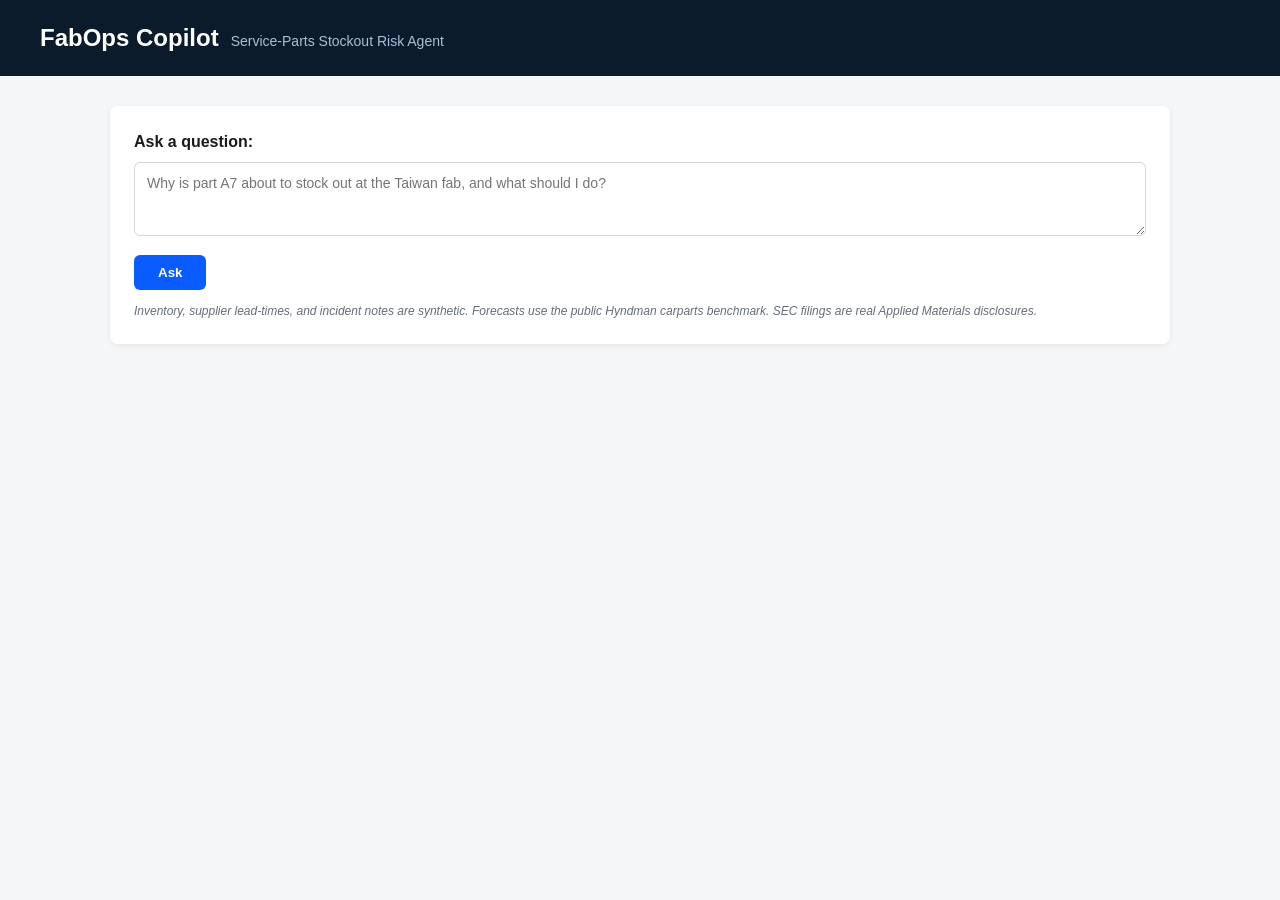
==== frontend/index.html @ 60a470e4 "feat(frontend): add vanilla dashboard with audit-trail-led UX Three-file static dashboard (index.htm" ====
<!DOCTYPE html>
<html lang="en">
<head>
  <meta charset="UTF-8">
  <title>FabOps Copilot — Service-Parts Stockout Risk Agent</title>
  <link rel="stylesheet" href="styles.css">
  <script src="config.js"></script>
</head>
<body>
  <header>
    <h1>FabOps Copilot</h1>
    <span class="subtitle">Service-Parts Stockout Risk Agent</span>
  </header>

  <main>
    <section class="query-panel">
      <label>Ask a question:</label>
      <textarea id="query-input" rows="3"
        placeholder="Why is part A7 about to stock out at the Taiwan fab, and what should I do?"></textarea>
      <button id="ask-btn">Ask</button>
      <div class="synthetic-label">
        Inventory, supplier lead-times, and incident notes are synthetic.
        Forecasts use the public Hyndman carparts benchmark. SEC filings are real Applied Materials disclosures.
      </div>
    </section>

    <section class="results-panel" id="results" style="display:none">
      <div class="card plan">
        <h3>Agent Plan</h3>
        <ol id="agent-plan"></ol>
      </div>

      <div class="card diagnosis">
        <h3>Diagnosis</h3>
        <div><strong>Primary driver:</strong> <span id="primary-driver">—</span></div>
        <div><strong>P90 stockout date:</strong> <span id="stockout-date">—</span></div>
        <div><strong>Confidence:</strong> <span id="confidence">—</span></div>
      </div>

      <div class="card citations">
        <h3>Citations / Audit Trail</h3>
        <ol id="citations-list"></ol>
      </div>

      <div class="card action">
        <h3>Recommended Action</h3>
        <div id="action-text">—</div>
      </div>

      <div class="card answer">
        <h3>Full Answer</h3>
        <pre id="answer-text"></pre>
      </div>
    </section>

    <section class="loading" id="loading" style="display:none">
      <div class="spinner"></div>
      <div>Running agent — policy → demand → supply → diagnose → verify...</div>
    </section>
  </main>

  <script src="app.js"></script>
</body>
</html>
---- frontend/styles.css ----
* { box-sizing: border-box; margin: 0; padding: 0; }
body {
  font-family: -apple-system, BlinkMacSystemFont, sans-serif;
  background: #f4f6f8;
  color: #1a1a1a;
  line-height: 1.5;
}
header {
  background: #0b1b2b;
  color: #fff;
  padding: 20px 40px;
  display: flex;
  align-items: baseline;
  gap: 12px;
}
header h1 { font-size: 24px; }
header .subtitle { font-size: 14px; color: #a8c0d6; }
main { max-width: 1100px; margin: 30px auto; padding: 0 20px; }
.query-panel {
  background: #fff;
  border-radius: 8px;
  padding: 24px;
  box-shadow: 0 2px 6px rgba(0,0,0,0.06);
  margin-bottom: 24px;
}
.query-panel label { font-weight: 600; display: block; margin-bottom: 8px; }
.query-panel textarea {
  width: 100%;
  padding: 12px;
  border: 1px solid #d0d7de;
  border-radius: 6px;
  font-family: inherit;
  font-size: 14px;
  resize: vertical;
}
.query-panel button {
  margin-top: 12px;
  padding: 10px 24px;
  background: #0b5cff;
  color: #fff;
  border: none;
  border-radius: 6px;
  font-weight: 600;
  cursor: pointer;
}
.query-panel button:hover { background: #0040c0; }
.synthetic-label {
  font-size: 12px;
  color: #656d76;
  margin-top: 12px;
  font-style: italic;
}
.results-panel { display: grid; grid-template-columns: 1fr 1fr; gap: 20px; }
.card {
  background: #fff;
  border-radius: 8px;
  padding: 20px;
  box-shadow: 0 2px 6px rgba(0,0,0,0.06);
}
.card h3 {
  font-size: 14px;
  text-transform: uppercase;
  color: #656d76;
  margin-bottom: 12px;
  letter-spacing: 0.5px;
}
.card.citations { grid-column: 1 / -1; }
.card.answer { grid-column: 1 / -1; }
.card.answer pre {
  background: #f4f6f8;
  padding: 16px;
  border-radius: 6px;
  font-size: 13px;
  white-space: pre-wrap;
}
#citations-list li {
  margin-bottom: 12px;
  padding: 10px;
  background: #f4f6f8;
  border-left: 3px solid #0b5cff;
  list-style: none;
}
#agent-plan li {
  margin-bottom: 6px;
  font-family: monospace;
  font-size: 13px;
}
.loading {
  text-align: center;
  padding: 40px;
  color: #656d76;
}
.spinner {
  border: 3px solid #e1e4e8;
  border-top-color: #0b5cff;
  border-radius: 50%;
  width: 32px;
  height: 32px;
  margin: 0 auto 16px;
  animation: spin 1s linear infinite;
}
@keyframes spin { to { transform: rotate(360deg); } }
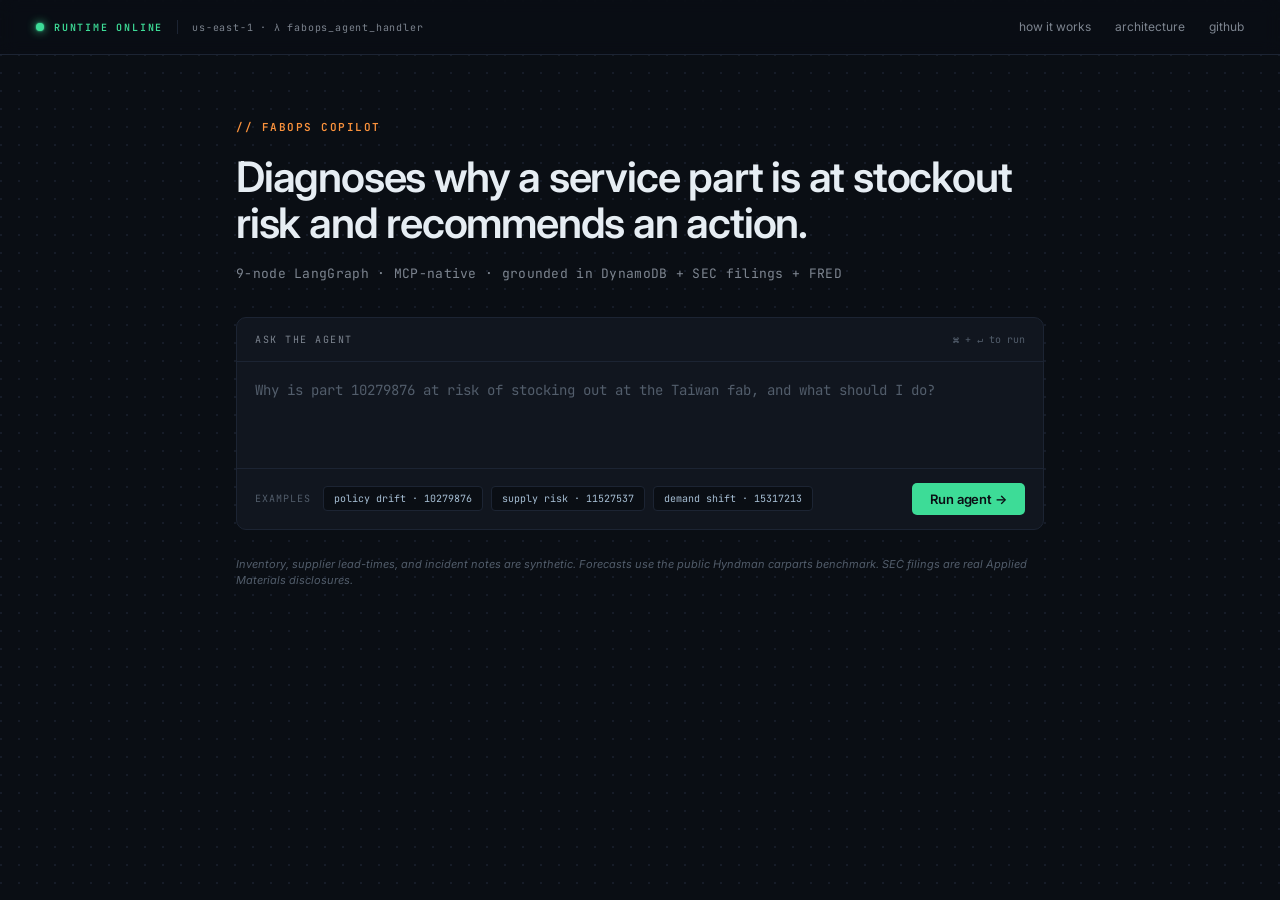
==== commit 6ea82aba: "feat(frontend): direction A polish pass Full UI rewrite to the 'Fab Control Room' direction approved" ====
--- a/frontend/index.html
+++ b/frontend/index.html
@@ -2,62 +2,208 @@
 <html lang="en">
 <head>
   <meta charset="UTF-8">
-  <title>FabOps Copilot — Service-Parts Stockout Risk Agent</title>
+  <meta name="viewport" content="width=device-width, initial-scale=1">
+  <title>FabOps Copilot, service-parts stockout reasoning agent</title>
+  <meta name="description" content="9-node LangGraph agent that diagnoses why a service part is at stockout risk and recommends an action. Grounded in DynamoDB, SEC filings, and FRED.">
+  <link rel="preconnect" href="https://fonts.googleapis.com">
+  <link rel="preconnect" href="https://fonts.gstatic.com" crossorigin>
+  <link href="https://fonts.googleapis.com/css2?family=Inter:wght@400;500;600&family=JetBrains+Mono:wght@400;600&display=swap" rel="stylesheet">
   <link rel="stylesheet" href="styles.css">
   <script src="config.js"></script>
 </head>
 <body>
-  <header>
-    <h1>FabOps Copilot</h1>
-    <span class="subtitle">Service-Parts Stockout Risk Agent</span>
+
+  <!-- ============ NAV ============ -->
+  <nav class="nav">
+    <div class="nav-left">
+      <div class="nav-status">
+        <div class="led pulse"></div>
+        <div class="nav-status-label">RUNTIME ONLINE</div>
+      </div>
+      <div class="nav-divider"></div>
+      <div class="nav-meta">us-east-1 · &lambda; fabops_agent_handler</div>
+    </div>
+    <div class="nav-links">
+      <a id="link-howitworks">how it works</a>
+      <a href="https://github.com/rroshann/fabops-copilot/blob/main/REPORT.md" target="_blank" rel="noopener">architecture</a>
+      <a href="https://github.com/rroshann/fabops-copilot" target="_blank" rel="noopener">github</a>
+    </div>
+  </nav>
+
+  <!-- ============ HERO ============ -->
+  <header class="hero" id="hero">
+    <div class="hero-eyebrow">// FABOPS COPILOT</div>
+    <h1 class="hero-headline">Diagnoses why a service part is at stockout risk and recommends an action.</h1>
+    <div class="hero-subline">9-node LangGraph &middot; MCP-native &middot; grounded in DynamoDB + SEC filings + FRED</div>
   </header>
 
   <main>
-    <section class="query-panel">
-      <label>Ask a question:</label>
-      <textarea id="query-input" rows="3"
-        placeholder="Why is part A7 about to stock out at the Taiwan fab, and what should I do?"></textarea>
-      <button id="ask-btn">Ask</button>
+
+    <!-- ============ QUERY PANEL ============ -->
+    <div class="card-stack" id="query-stack">
+      <section class="query-panel">
+        <div class="query-panel-head">
+          <div class="card-label">ASK THE AGENT</div>
+          <div class="query-hint">&#8984; + &#8629; to run</div>
+        </div>
+        <textarea id="query-input" rows="3" placeholder="Why is part 10279876 at risk of stocking out at the Taiwan fab, and what should I do?"></textarea>
+        <div class="query-panel-foot">
+          <div class="chips">
+            <span class="chips-label">EXAMPLES</span>
+            <button class="chip" data-driver="policy" data-query="Why is part 10279876 at risk of stocking out at the Taiwan fab, and what should I do?">policy drift &middot; 10279876</button>
+            <button class="chip" data-driver="supply" data-query="Forecast the stockout risk for part 11527537 at the Santa Clara fab. Is the supplier the issue?">supply risk &middot; 11527537</button>
+            <button class="chip" data-driver="demand" data-query="Diagnose the stockout risk for part 15317213 at the Dresden fab. What's driving demand?">demand shift &middot; 15317213</button>
+          </div>
+          <button class="run-btn" id="ask-btn">Run agent &rarr;</button>
+        </div>
+      </section>
       <div class="synthetic-label">
         Inventory, supplier lead-times, and incident notes are synthetic.
         Forecasts use the public Hyndman carparts benchmark. SEC filings are real Applied Materials disclosures.
       </div>
-    </section>
-
-    <section class="results-panel" id="results" style="display:none">
-      <div class="card plan">
-        <h3>Agent Plan</h3>
-        <ol id="agent-plan"></ol>
-      </div>
-
-      <div class="card diagnosis">
-        <h3>Diagnosis</h3>
-        <div><strong>Primary driver:</strong> <span id="primary-driver">—</span></div>
-        <div><strong>P90 stockout date:</strong> <span id="stockout-date">—</span></div>
-        <div><strong>Confidence:</strong> <span id="confidence">—</span></div>
-      </div>
-
-      <div class="card citations">
-        <h3>Citations / Audit Trail</h3>
-        <ol id="citations-list"></ol>
-      </div>
-
-      <div class="card action">
-        <h3>Recommended Action</h3>
-        <div id="action-text">—</div>
-      </div>
-
-      <div class="card answer">
-        <h3>Full Answer</h3>
-        <pre id="answer-text"></pre>
-      </div>
-    </section>
-
-    <section class="loading" id="loading" style="display:none">
-      <div class="spinner"></div>
-      <div>Running agent — policy → demand → supply → diagnose → verify...</div>
-    </section>
+    </div>
+
+    <!-- ============ LOADING / EXECUTION PANEL ============ -->
+    <div class="card-stack" id="loading-stack" hidden>
+      <section class="card exec-panel" id="exec-panel">
+        <div class="exec-head">
+          <div class="card-label">AGENT EXECUTION</div>
+          <div class="exec-status">
+            <div class="led pulse"></div>
+            <div class="exec-status-text">RUNNING</div>
+          </div>
+        </div>
+        <div class="progress" id="progress-bar"></div>
+        <div class="node-log" id="node-log"></div>
+      </section>
+    </div>
+
+    <!-- ============ RESULTS ============ -->
+    <div id="results-wrapper" hidden>
+      <div class="query-echo">
+        <div class="query-echo-label">QUERY</div>
+        <div class="query-echo-body" id="query-echo-body"></div>
+      </div>
+      <div class="card-stack">
+
+        <section class="card diagnosis" id="diagnosis-card">
+          <div class="diagnosis-head">
+            <div class="card-label">DIAGNOSIS</div>
+            <div class="exec-status">
+              <div class="led"></div>
+              <div class="exec-status-text" id="diagnosis-meta">VERIFIED</div>
+            </div>
+          </div>
+          <div class="diagnosis-paragraph" id="diagnosis-paragraph"></div>
+          <div class="stat-row" id="stat-row"></div>
+        </section>
+
+        <section class="card action" id="action-card">
+          <div class="action-head">RECOMMENDED ACTION</div>
+          <div class="action-headline" id="action-headline"></div>
+          <div class="action-rationale" id="action-rationale"></div>
+        </section>
+
+        <section class="card citations" id="citations-card">
+          <div class="citations-head" id="citations-head">CITATIONS</div>
+          <div id="citations-body"></div>
+        </section>
+
+        <section class="card exec-panel" id="audit-card">
+          <div class="audit-collapsed" id="audit-toggle">
+            <div class="audit-collapsed-meta" id="audit-summary">AUDIT TRAIL</div>
+            <div class="audit-collapsed-meta" id="audit-toggle-icon">&#9660; expand</div>
+          </div>
+          <div class="audit-body" id="audit-body" hidden>
+            <div class="progress" id="audit-progress"></div>
+            <div class="node-log" id="audit-log"></div>
+          </div>
+        </section>
+
+        <div style="display:flex;justify-content:center;padding:8px 0 32px">
+          <button class="chip" id="new-query-btn" style="font-size:11px;padding:8px 14px">&larr; new query</button>
+        </div>
+
+      </div>
+    </div>
+
+    <!-- ============ ERROR ============ -->
+    <div class="card-stack" id="error-stack" hidden>
+      <section class="card error-card">
+        <div class="label">RUNTIME ERROR</div>
+        <div class="body" id="error-body"></div>
+      </section>
+    </div>
+
   </main>
+
+  <!-- ============ HOW IT WORKS MODAL ============ -->
+  <div class="modal-backdrop" id="modal-backdrop">
+    <div class="modal" role="dialog" aria-modal="true" aria-labelledby="modal-title">
+      <div class="modal-head">
+        <div>
+          <div class="modal-head-eyebrow">// FABOPS COPILOT</div>
+          <div class="modal-head-title" id="modal-title">How it works</div>
+        </div>
+        <button class="modal-close" id="modal-close" aria-label="Close">&times;</button>
+      </div>
+
+      <div class="modal-section">
+        <div class="modal-section-label">&sect;1 &middot; WHAT IT IS</div>
+        <p class="modal-paragraph">FabOps Copilot diagnoses why a fab service part is at risk of stockout and recommends one of four actions. It's a 9-node LangGraph agent with seven tool functions. It doesn't just call an LLM, it pulls real numbers from DynamoDB, grounds its reasoning in SEC EDGAR filings and FRED macro signals, and produces an audit trail every step.</p>
+      </div>
+
+      <div class="modal-section">
+        <div class="modal-section-label">&sect;2 &middot; THE FOUR DRIVERS</div>
+        <div class="driver-list">
+          <div class="driver-row">
+            <div class="driver-chip policy">POLICY DRIFT</div>
+            <div class="desc">Reorder point was computed against old demand. The number is stale, not wrong. Action: <strong>refresh the policy</strong>.</div>
+          </div>
+          <div class="driver-row">
+            <div class="driver-chip supply">SUPPLY RISK</div>
+            <div class="desc">A supplier is degrading: lead-time slipping, on-time delivery dropping. Action: <strong>expedite or qualify a backup</strong>.</div>
+          </div>
+          <div class="driver-row">
+            <div class="driver-chip demand">DEMAND SHIFT</div>
+            <div class="desc">Real demand has stepped up, visible in the forecast and corroborated by macro signals or filings. Action: <strong>place a reorder at the new run-rate</strong>.</div>
+          </div>
+          <div class="driver-row">
+            <div class="driver-chip none">NONE</div>
+            <div class="desc">Numbers are noisy but no real driver. Action: <strong>monitor</strong>. Critical: agents that always find a problem are useless.</div>
+          </div>
+        </div>
+      </div>
+
+      <div class="modal-section">
+        <div class="modal-section-label">&sect;3 &middot; THE 9-NODE GRAPH</div>
+<pre class="graph-block"><span class="num">1.</span> entry                    <span class="comment">// parse query, identify part + site</span>
+<span class="num">2.</span> check_policy_staleness   <span class="comment">// fabops_policies → staleness_days</span>
+<span class="num">3.</span> check_demand_drift       <span class="comment">// croston forecast vs actuals</span>
+<span class="num">4.</span> check_supply_drift       <span class="comment">// supplier history → degrading?</span>
+<span class="num">5.</span> ground_in_disclosures    <span class="comment">// SEC EDGAR + FRED retrieval</span>
+<span class="num">6.</span> diagnose                 <span class="comment">// gemini-flash, pick the driver</span>
+<span class="num">7.</span> prescribe_action         <span class="comment">// driver → one of 4 actions</span>
+<span class="num">8.</span> verify                   <span class="comment">// optional cross-check (gated)</span>
+<span class="num">9.</span> finalize                 <span class="comment">// emit answer + citations + audit</span></pre>
+        <div class="graph-caption">Every node writes to a DynamoDB audit spine, so every claim the agent makes is traceable to the tool call that produced it.</div>
+      </div>
+
+      <div class="modal-section">
+        <div class="modal-section-label">&sect;4 &middot; WHAT'S REAL, WHAT'S NOT</div>
+        <div class="provenance-grid">
+          <div class="provenance-card real">
+            <div class="label">REAL</div>
+            <div class="desc">SEC EDGAR filings (Applied Materials 10-K and 10-Q) &middot; FRED macro indices &middot; Hyndman carparts demand benchmark &middot; Gemini embeddings &middot; the agent itself</div>
+          </div>
+          <div class="provenance-card synthetic">
+            <div class="label">SYNTHETIC</div>
+            <div class="desc">Inventory levels &middot; supplier lead-times &middot; incident notes &middot; the part catalog. Generated to exercise all four driver paths cleanly.</div>
+          </div>
+        </div>
+      </div>
+    </div>
+  </div>
 
   <script src="app.js"></script>
 </body>
--- a/frontend/styles.css
+++ b/frontend/styles.css
@@ -1,102 +1,722 @@
+/* FabOps Copilot frontend. Direction A, Fab Control Room. */
+
+:root {
+  --bg-base: #0a0e14;
+  --bg-grid: #161c28;
+  --surface: #11161f;
+  --surface-elev: #0d121a;
+  --border: #1c2433;
+  --fg-primary: #e6edf3;
+  --fg-secondary: #a8c0d6;
+  --fg-muted: #7d8590;
+  --fg-faint: #525d6b;
+
+  --accent-orange: #fb923c;
+  --accent-orange-bg: #1f140a;
+  --accent-orange-border: #2a1d10;
+  --accent-green: #3ddc97;
+  --accent-green-bg: #0a1f15;
+  --accent-green-border: #1a3329;
+  --accent-red: #f87171;
+  --accent-red-bg: #1f0a0a;
+  --accent-purple: #a78bfa;
+  --accent-purple-bg: #13091f;
+  --accent-blue: #6aa4ff;
+
+  --font-sans: 'Inter', -apple-system, BlinkMacSystemFont, 'Segoe UI', sans-serif;
+  --font-mono: 'JetBrains Mono', ui-monospace, SFMono-Regular, Menlo, Monaco, 'Cascadia Code', monospace;
+
+  --container: 880px;
+  --pad-x: 36px;
+  --radius-card: 10px;
+  --radius-chip: 4px;
+}
+
 * { box-sizing: border-box; margin: 0; padding: 0; }
+
+html, body {
+  background: var(--bg-base);
+  color: var(--fg-primary);
+  font-family: var(--font-sans);
+  font-size: 14px;
+  line-height: 1.5;
+  -webkit-font-smoothing: antialiased;
+  -moz-osx-font-smoothing: grayscale;
+}
+
 body {
-  font-family: -apple-system, BlinkMacSystemFont, sans-serif;
-  background: #f4f6f8;
-  color: #1a1a1a;
-  line-height: 1.5;
-}
-header {
-  background: #0b1b2b;
-  color: #fff;
-  padding: 20px 40px;
-  display: flex;
-  align-items: baseline;
-  gap: 12px;
-}
-header h1 { font-size: 24px; }
-header .subtitle { font-size: 14px; color: #a8c0d6; }
-main { max-width: 1100px; margin: 30px auto; padding: 0 20px; }
+  background-color: var(--bg-base);
+  background-image: radial-gradient(circle at 1px 1px, var(--bg-grid) 1px, transparent 0);
+  background-size: 18px 18px;
+  min-height: 100vh;
+}
+
+a { color: inherit; text-decoration: none; }
+button { font-family: inherit; cursor: pointer; }
+
+.container {
+  max-width: var(--container);
+  margin: 0 auto;
+  padding: 0 var(--pad-x);
+}
+
+/* ====================== NAV ====================== */
+
+.nav {
+  position: sticky;
+  top: 0;
+  z-index: 50;
+  display: flex;
+  align-items: center;
+  justify-content: space-between;
+  padding: 18px var(--pad-x);
+  border-bottom: 1px solid var(--border);
+  background: rgba(10, 14, 20, 0.85);
+  backdrop-filter: blur(8px);
+  -webkit-backdrop-filter: blur(8px);
+}
+.nav-left { display: flex; align-items: center; gap: 14px; }
+.nav-status {
+  display: flex; align-items: center; gap: 10px;
+}
+.led {
+  width: 8px;
+  height: 8px;
+  background: var(--accent-green);
+  border-radius: 50%;
+  box-shadow: 0 0 10px var(--accent-green), 0 0 2px var(--accent-green);
+}
+.led.pulse { animation: pulse 1.5s infinite; }
+.nav-status-label {
+  font-family: var(--font-mono);
+  color: var(--accent-green);
+  font-size: 10px;
+  letter-spacing: 1.8px;
+  font-weight: 600;
+}
+.nav-divider { width: 1px; height: 14px; background: var(--border); }
+.nav-meta {
+  font-family: var(--font-mono);
+  color: var(--fg-muted);
+  font-size: 10px;
+  letter-spacing: 0.8px;
+}
+.nav-links {
+  display: flex;
+  gap: 24px;
+  font-family: var(--font-sans);
+  font-size: 12px;
+  color: var(--fg-muted);
+}
+.nav-links a {
+  cursor: pointer;
+  transition: color 120ms ease;
+}
+.nav-links a:hover { color: var(--fg-secondary); }
+
+/* ====================== HERO ====================== */
+
+.hero {
+  padding: 64px var(--pad-x) 32px;
+  max-width: var(--container);
+  margin: 0 auto;
+}
+.hero-eyebrow {
+  font-family: var(--font-mono);
+  color: var(--accent-orange);
+  font-size: 11px;
+  letter-spacing: 1.5px;
+  font-weight: 600;
+  margin-bottom: 18px;
+}
+.hero-headline {
+  font-family: var(--font-sans);
+  color: var(--fg-primary);
+  font-size: 42px;
+  font-weight: 600;
+  letter-spacing: -1.2px;
+  line-height: 1.1;
+  margin: 0 0 18px;
+}
+.hero-subline {
+  font-family: var(--font-mono);
+  color: var(--fg-muted);
+  font-size: 13px;
+  letter-spacing: 0.3px;
+  line-height: 1.6;
+}
+
+/* ====================== CARD BASE ====================== */
+
+.card {
+  background: var(--surface);
+  border: 1px solid var(--border);
+  border-radius: var(--radius-card);
+  padding: 20px 24px;
+}
+.card-label {
+  font-family: var(--font-mono);
+  color: var(--fg-muted);
+  font-size: 10px;
+  letter-spacing: 1.5px;
+}
+.card-stack {
+  max-width: var(--container);
+  margin: 0 auto;
+  padding: 0 var(--pad-x);
+  display: flex;
+  flex-direction: column;
+  gap: 16px;
+}
+.section-spacer { height: 16px; }
+
+/* ====================== QUERY PANEL ====================== */
+
 .query-panel {
-  background: #fff;
-  border-radius: 8px;
-  padding: 24px;
-  box-shadow: 0 2px 6px rgba(0,0,0,0.06);
-  margin-bottom: 24px;
-}
-.query-panel label { font-weight: 600; display: block; margin-bottom: 8px; }
+  background: var(--surface);
+  border: 1px solid var(--border);
+  border-radius: var(--radius-card);
+  overflow: hidden;
+}
+.query-panel-head {
+  padding: 14px 18px;
+  border-bottom: 1px solid var(--border);
+  display: flex;
+  align-items: center;
+  justify-content: space-between;
+}
+.query-hint {
+  font-family: var(--font-mono);
+  color: var(--fg-faint);
+  font-size: 10px;
+}
 .query-panel textarea {
   width: 100%;
-  padding: 12px;
-  border: 1px solid #d0d7de;
+  min-height: 64px;
+  padding: 18px;
+  background: transparent;
+  color: var(--fg-primary);
+  border: none;
+  outline: none;
+  resize: none;
+  font-family: var(--font-mono);
+  font-size: 14px;
+  line-height: 1.55;
+}
+.query-panel textarea::placeholder {
+  color: var(--fg-faint);
+}
+.query-panel-foot {
+  padding: 14px 18px;
+  border-top: 1px solid var(--border);
+  display: flex;
+  align-items: center;
+  justify-content: space-between;
+  gap: 12px;
+  flex-wrap: wrap;
+}
+.chips {
+  display: flex;
+  gap: 8px;
+  align-items: center;
+  flex-wrap: wrap;
+}
+.chips-label {
+  font-family: var(--font-mono);
+  color: var(--fg-faint);
+  font-size: 10px;
+  letter-spacing: 1px;
+  margin-right: 4px;
+}
+.chip {
+  background: var(--bg-base);
+  border: 1px solid var(--border);
+  color: var(--fg-secondary);
+  padding: 5px 10px;
+  border-radius: var(--radius-chip);
+  font-family: var(--font-mono);
+  font-size: 10px;
+  cursor: pointer;
+  transition: all 120ms ease;
+}
+.chip:hover {
+  border-color: var(--fg-faint);
+  color: var(--fg-primary);
+}
+.chip.flash {
+  background: var(--accent-orange);
+  color: var(--bg-base);
+  border-color: var(--accent-orange);
+}
+.run-btn {
+  background: var(--accent-green);
+  color: var(--bg-base);
+  border: none;
+  padding: 8px 18px;
+  border-radius: 5px;
+  font-family: var(--font-sans);
+  font-size: 13px;
+  font-weight: 600;
+  letter-spacing: -0.1px;
+  cursor: pointer;
+  transition: filter 120ms ease;
+}
+.run-btn:hover { filter: brightness(1.1); }
+.run-btn:disabled {
+  background: var(--border);
+  color: var(--fg-faint);
+  cursor: not-allowed;
+}
+.synthetic-label {
+  font-family: var(--font-sans);
+  color: var(--fg-faint);
+  font-size: 11px;
+  margin-top: 10px;
+  font-style: italic;
+  line-height: 1.5;
+}
+
+/* ====================== EXECUTION PANEL (loading + audit) ====================== */
+
+.exec-panel { padding: 18px 24px 20px; }
+.exec-head {
+  display: flex;
+  align-items: center;
+  justify-content: space-between;
+  margin-bottom: 16px;
+}
+.exec-status {
+  display: flex;
+  align-items: center;
+  gap: 8px;
+}
+.exec-status-text {
+  font-family: var(--font-mono);
+  color: var(--accent-green);
+  font-size: 10px;
+  letter-spacing: 0.8px;
+}
+.progress {
+  display: grid;
+  grid-template-columns: repeat(9, 1fr);
+  gap: 6px;
+  margin-bottom: 16px;
+}
+.progress-segment {
+  height: 4px;
+  background: var(--border);
+  border-radius: 2px;
+  transition: background 240ms ease, box-shadow 240ms ease;
+}
+.progress-segment.active {
+  background: var(--accent-green);
+  box-shadow: 0 0 6px var(--accent-green);
+}
+.progress-segment.done {
+  background: var(--accent-green);
+}
+.node-log {
+  font-family: var(--font-mono);
+  font-size: 11px;
+  line-height: 1.9;
+}
+.node-row {
+  display: flex;
+  align-items: baseline;
+  color: var(--fg-faint);
+}
+.node-row .glyph {
+  display: inline-block;
+  width: 16px;
+  flex-shrink: 0;
+}
+.node-row .name {
+  flex: 1;
+}
+.node-row .meta {
+  color: var(--fg-faint);
+  font-size: 10px;
+  text-align: right;
+}
+.node-row.done { color: var(--accent-green); }
+.node-row.active { color: var(--accent-orange); }
+.node-row.error { color: var(--accent-red); }
+
+/* Collapsed audit-trail header */
+.audit-collapsed {
+  display: flex;
+  align-items: center;
+  justify-content: space-between;
+  cursor: pointer;
+  user-select: none;
+}
+.audit-collapsed-meta {
+  font-family: var(--font-mono);
+  color: var(--fg-faint);
+  font-size: 11px;
+}
+.audit-body { margin-top: 14px; }
+.audit-body[hidden] { display: none; }
+
+/* ====================== QUERY ECHO ====================== */
+
+.query-echo {
+  max-width: var(--container);
+  margin: 0 auto;
+  padding: 24px var(--pad-x) 18px;
+}
+.query-echo-label {
+  font-family: var(--font-mono);
+  color: var(--fg-faint);
+  font-size: 10px;
+  letter-spacing: 1.5px;
+  margin-bottom: 6px;
+}
+.query-echo-body {
+  font-family: var(--font-mono);
+  color: var(--fg-secondary);
+  font-size: 13px;
+  line-height: 1.55;
+}
+
+/* ====================== DIAGNOSIS CARD ====================== */
+
+.diagnosis { padding: 24px 26px; }
+.diagnosis-head {
+  display: flex;
+  align-items: center;
+  justify-content: space-between;
+  margin-bottom: 16px;
+}
+.diagnosis-paragraph {
+  font-family: var(--font-sans);
+  color: var(--fg-primary);
+  font-size: 21px;
+  font-weight: 500;
+  letter-spacing: -0.3px;
+  line-height: 1.4;
+}
+.driver-chip {
+  display: inline-block;
+  padding: 2px 9px;
+  border-radius: 4px;
+  font-family: var(--font-mono);
+  font-size: 14px;
+  font-weight: 700;
+  letter-spacing: 0.5px;
+  vertical-align: 2px;
+}
+.driver-chip.policy {
+  background: var(--accent-orange-bg);
+  color: var(--accent-orange);
+}
+.driver-chip.supply {
+  background: var(--accent-red-bg);
+  color: var(--accent-red);
+}
+.driver-chip.demand {
+  background: var(--accent-purple-bg);
+  color: var(--accent-purple);
+}
+.driver-chip.none {
+  background: var(--accent-green-bg);
+  color: var(--accent-green);
+}
+.diag-highlight {
+  color: var(--accent-orange);
+  font-weight: 600;
+}
+.stat-row {
+  display: flex;
+  gap: 32px;
+  margin-top: 22px;
+  padding-top: 20px;
+  border-top: 1px solid var(--border);
+  flex-wrap: wrap;
+}
+.stat-col .label {
+  font-family: var(--font-mono);
+  color: var(--fg-faint);
+  font-size: 9px;
+  letter-spacing: 1.2px;
+  margin-bottom: 4px;
+}
+.stat-col .value {
+  font-family: var(--font-mono);
+  color: var(--fg-primary);
+  font-size: 15px;
+}
+.stat-col .value .qualifier {
+  color: var(--fg-faint);
+  font-size: 11px;
+  margin-left: 4px;
+}
+
+/* ====================== ACTION CARD ====================== */
+
+.action { padding: 22px 26px; }
+.action-head {
+  font-family: var(--font-mono);
+  color: var(--fg-muted);
+  font-size: 10px;
+  letter-spacing: 1.5px;
+  margin-bottom: 10px;
+}
+.action-headline {
+  font-family: var(--font-sans);
+  color: var(--fg-primary);
+  font-size: 17px;
+  font-weight: 600;
+  line-height: 1.4;
+  letter-spacing: -0.2px;
+}
+.action-rationale {
+  font-family: var(--font-sans);
+  color: var(--fg-muted);
+  font-size: 13px;
+  margin-top: 6px;
+  line-height: 1.55;
+}
+
+/* ====================== CITATIONS CARD ====================== */
+
+.citations { padding: 20px 24px; }
+.citations-head {
+  font-family: var(--font-mono);
+  color: var(--fg-muted);
+  font-size: 10px;
+  letter-spacing: 1.5px;
+  margin-bottom: 14px;
+}
+.citation-row { padding: 14px 0; }
+.citation-row + .citation-row { border-top: 1px solid var(--border); }
+.citation-row:first-of-type { padding-top: 0; }
+.citation-row:last-of-type { padding-bottom: 0; }
+.citation-meta {
+  display: flex;
+  align-items: center;
+  gap: 10px;
+  margin-bottom: 5px;
+  flex-wrap: wrap;
+}
+.source-chip {
+  font-family: var(--font-mono);
+  color: var(--fg-muted);
+  font-size: 10px;
+  border: 1px solid var(--border);
+  padding: 1px 7px;
+  border-radius: 3px;
+  letter-spacing: 0.5px;
+}
+.citation-pointer {
+  font-family: var(--font-mono);
+  color: var(--fg-faint);
+  font-size: 10px;
+}
+.citation-pointer a {
+  color: inherit;
+  border-bottom: 1px solid transparent;
+}
+.citation-pointer a:hover {
+  border-bottom-color: var(--fg-faint);
+}
+.citation-excerpt {
+  font-family: var(--font-sans);
+  color: var(--fg-secondary);
+  font-size: 13px;
+  line-height: 1.5;
+}
+.citations-empty {
+  font-family: var(--font-mono);
+  color: var(--fg-faint);
+  font-size: 11px;
+  font-style: italic;
+}
+
+/* ====================== ERROR STATE ====================== */
+
+.error-card { padding: 22px 26px; }
+.error-card .label {
+  font-family: var(--font-mono);
+  color: var(--accent-red);
+  font-size: 10px;
+  letter-spacing: 1.5px;
+  margin-bottom: 8px;
+}
+.error-card .body {
+  font-family: var(--font-sans);
+  color: var(--fg-secondary);
+  font-size: 14px;
+  line-height: 1.5;
+}
+
+/* ====================== MODAL ====================== */
+
+.modal-backdrop {
+  position: fixed;
+  inset: 0;
+  background: rgba(10, 14, 20, 0.85);
+  display: none;
+  align-items: flex-start;
+  justify-content: center;
+  padding: 64px 24px 24px;
+  z-index: 100;
+  overflow-y: auto;
+}
+.modal-backdrop.open { display: flex; }
+.modal {
+  background: var(--surface-elev);
+  border: 1px solid var(--border);
+  border-radius: 12px;
+  max-width: 680px;
+  width: 100%;
+  box-shadow: 0 20px 60px rgba(0, 0, 0, 0.6);
+  overflow: hidden;
+}
+.modal-head {
+  padding: 20px 28px;
+  border-bottom: 1px solid var(--border);
+  display: flex;
+  align-items: center;
+  justify-content: space-between;
+}
+.modal-head-eyebrow {
+  font-family: var(--font-mono);
+  color: var(--accent-orange);
+  font-size: 10px;
+  letter-spacing: 1.5px;
+  font-weight: 600;
+}
+.modal-head-title {
+  font-family: var(--font-sans);
+  color: var(--fg-primary);
+  font-size: 18px;
+  font-weight: 600;
+  margin-top: 2px;
+}
+.modal-close {
+  font-family: var(--font-mono);
+  color: var(--fg-muted);
+  font-size: 22px;
+  background: transparent;
+  border: none;
+  cursor: pointer;
+  line-height: 1;
+}
+.modal-close:hover { color: var(--fg-primary); }
+.modal-section {
+  padding: 24px 28px;
+  border-bottom: 1px solid var(--border);
+}
+.modal-section:last-child { border-bottom: none; }
+.modal-section-label {
+  font-family: var(--font-mono);
+  color: var(--fg-muted);
+  font-size: 10px;
+  letter-spacing: 1.5px;
+  margin-bottom: 10px;
+}
+.modal-paragraph {
+  font-family: var(--font-sans);
+  color: var(--fg-secondary);
+  font-size: 14px;
+  line-height: 1.65;
+}
+.driver-list { display: grid; gap: 10px; margin-top: 4px; }
+.driver-row {
+  display: flex;
+  gap: 14px;
+  align-items: flex-start;
+}
+.driver-row .driver-chip {
+  flex-shrink: 0;
+  min-width: 96px;
+  text-align: center;
+  font-size: 10px;
+  vertical-align: 0;
+}
+.driver-row .desc {
+  font-family: var(--font-sans);
+  color: var(--fg-secondary);
+  font-size: 13px;
+  line-height: 1.55;
+}
+.driver-row .desc strong {
+  color: var(--fg-primary);
+  font-weight: 600;
+}
+.graph-block {
+  background: var(--bg-base);
+  border: 1px solid var(--border);
   border-radius: 6px;
-  font-family: inherit;
-  font-size: 14px;
-  resize: vertical;
-}
-.query-panel button {
-  margin-top: 12px;
-  padding: 10px 24px;
-  background: #0b5cff;
-  color: #fff;
-  border: none;
+  padding: 16px;
+  font-family: var(--font-mono);
+  font-size: 11px;
+  color: var(--fg-secondary);
+  line-height: 1.85;
+  white-space: pre;
+  overflow-x: auto;
+}
+.graph-block .num { color: var(--fg-faint); }
+.graph-block .comment { color: var(--fg-faint); }
+.graph-caption {
+  font-family: var(--font-sans);
+  color: var(--fg-muted);
+  font-size: 12px;
+  margin-top: 10px;
+  line-height: 1.55;
+}
+.provenance-grid {
+  display: grid;
+  grid-template-columns: 1fr 1fr;
+  gap: 10px;
+}
+.provenance-card {
   border-radius: 6px;
-  font-weight: 600;
-  cursor: pointer;
-}
-.query-panel button:hover { background: #0040c0; }
-.synthetic-label {
+  padding: 12px 14px;
+}
+.provenance-card.real {
+  background: var(--accent-green-bg);
+  border: 1px solid var(--accent-green-border);
+}
+.provenance-card.synthetic {
+  background: #1f1408;
+  border: 1px solid #332210;
+}
+.provenance-card .label {
+  font-family: var(--font-mono);
+  font-size: 9px;
+  letter-spacing: 1px;
+  font-weight: 700;
+  margin-bottom: 6px;
+}
+.provenance-card.real .label { color: var(--accent-green); }
+.provenance-card.synthetic .label { color: var(--accent-orange); }
+.provenance-card .desc {
+  font-family: var(--font-sans);
+  color: var(--fg-secondary);
   font-size: 12px;
-  color: #656d76;
-  margin-top: 12px;
-  font-style: italic;
-}
-.results-panel { display: grid; grid-template-columns: 1fr 1fr; gap: 20px; }
-.card {
-  background: #fff;
-  border-radius: 8px;
-  padding: 20px;
-  box-shadow: 0 2px 6px rgba(0,0,0,0.06);
-}
-.card h3 {
-  font-size: 14px;
-  text-transform: uppercase;
-  color: #656d76;
-  margin-bottom: 12px;
-  letter-spacing: 0.5px;
-}
-.card.citations { grid-column: 1 / -1; }
-.card.answer { grid-column: 1 / -1; }
-.card.answer pre {
-  background: #f4f6f8;
-  padding: 16px;
-  border-radius: 6px;
-  font-size: 13px;
-  white-space: pre-wrap;
-}
-#citations-list li {
-  margin-bottom: 12px;
-  padding: 10px;
-  background: #f4f6f8;
-  border-left: 3px solid #0b5cff;
-  list-style: none;
-}
-#agent-plan li {
-  margin-bottom: 6px;
-  font-family: monospace;
-  font-size: 13px;
-}
-.loading {
-  text-align: center;
-  padding: 40px;
-  color: #656d76;
-}
-.spinner {
-  border: 3px solid #e1e4e8;
-  border-top-color: #0b5cff;
-  border-radius: 50%;
-  width: 32px;
-  height: 32px;
-  margin: 0 auto 16px;
-  animation: spin 1s linear infinite;
-}
-@keyframes spin { to { transform: rotate(360deg); } }
+  line-height: 1.5;
+}
+
+/* ====================== ANIMATIONS ====================== */
+
+@keyframes pulse {
+  0%, 100% { opacity: 1; }
+  50% { opacity: 0.4; }
+}
+
+/* ====================== UTILITY ====================== */
+
+[hidden] { display: none !important; }
+
+@media (max-width: 720px) {
+  :root {
+    --pad-x: 20px;
+  }
+  .hero-headline { font-size: 30px; letter-spacing: -0.6px; }
+  .nav-meta, .nav-divider { display: none; }
+  .nav-links { gap: 16px; font-size: 11px; }
+  .stat-row { gap: 18px; }
+  .provenance-grid { grid-template-columns: 1fr; }
+}
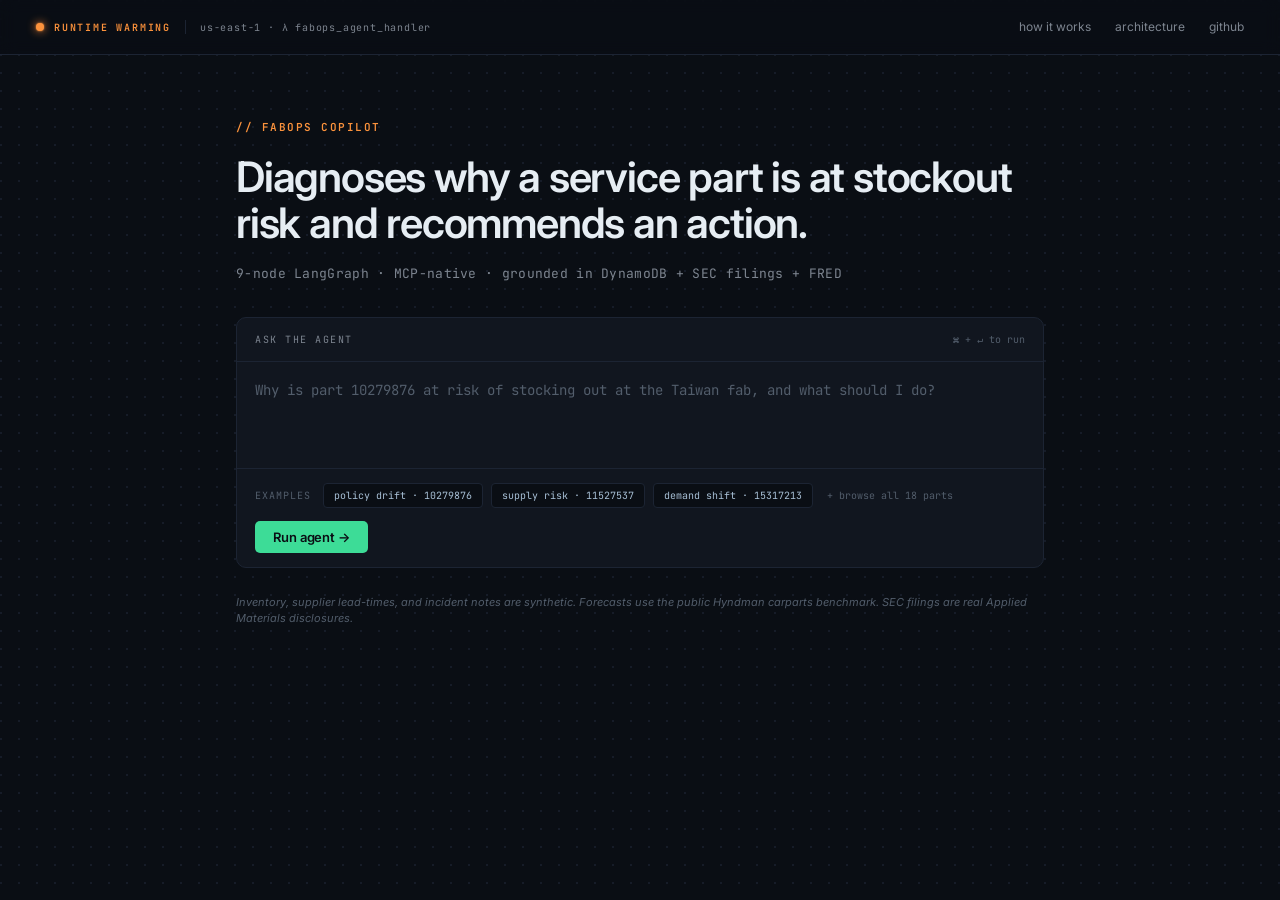
==== commit ae8b984e: "feat(frontend): browse parts modal for onboarding discovery New visitors had no way to know what par" ====
--- a/frontend/index.html
+++ b/frontend/index.html
@@ -53,6 +53,7 @@
             <button class="chip" data-driver="policy" data-query="Why is part 10279876 at risk of stocking out at the Taiwan fab, and what should I do?">policy drift &middot; 10279876</button>
             <button class="chip" data-driver="supply" data-query="Forecast the stockout risk for part 11527537 at the Santa Clara fab. Is the supplier the issue?">supply risk &middot; 11527537</button>
             <button class="chip" data-driver="demand" data-query="Diagnose the stockout risk for part 15317213 at the Dresden fab. What's driving demand?">demand shift &middot; 15317213</button>
+            <a class="browse-link" id="link-browse">+ browse all 18 parts</a>
           </div>
           <button class="run-btn" id="ask-btn">Run agent &rarr;</button>
         </div>
@@ -136,6 +137,27 @@
     </div>
 
   </main>
+
+  <!-- ============ BROWSE PARTS MODAL ============ -->
+  <div class="modal-backdrop" id="browse-backdrop">
+    <div class="modal" role="dialog" aria-modal="true" aria-labelledby="browse-title">
+      <div class="modal-head">
+        <div>
+          <div class="modal-head-eyebrow">// FABOPS COPILOT</div>
+          <div class="modal-head-title" id="browse-title">Browse parts</div>
+        </div>
+        <button class="modal-close" id="browse-close" aria-label="Close">&times;</button>
+      </div>
+      <div class="modal-section" style="padding-top:20px;padding-bottom:12px">
+        <p class="modal-paragraph" style="font-size:13px;color:var(--fg-muted);line-height:1.6">
+          18 real parts from the seeded DynamoDB corpus, grouped by the driver the agent should identify. Click any row to run the agent against that part.
+        </p>
+      </div>
+      <div id="browse-body">
+        <!-- Groups rendered by JS from frontend/catalog.json -->
+      </div>
+    </div>
+  </div>
 
   <!-- ============ HOW IT WORKS MODAL ============ -->
   <div class="modal-backdrop" id="modal-backdrop">
--- a/frontend/styles.css
+++ b/frontend/styles.css
@@ -248,6 +248,20 @@
   color: var(--bg-base);
   border-color: var(--accent-orange);
 }
+.browse-link {
+  font-family: var(--font-mono);
+  color: var(--fg-faint);
+  font-size: 10px;
+  cursor: pointer;
+  padding: 5px 6px;
+  border-bottom: 1px solid transparent;
+  transition: color 120ms ease, border-color 120ms ease;
+  user-select: none;
+}
+.browse-link:hover {
+  color: var(--accent-orange);
+  border-bottom-color: var(--accent-orange);
+}
 .run-btn {
   background: var(--accent-green);
   color: var(--bg-base);
@@ -699,6 +713,89 @@
   line-height: 1.5;
 }
 
+/* ====================== BROWSE PARTS MODAL ====================== */
+
+.browse-group {
+  padding: 20px 28px;
+  border-bottom: 1px solid var(--border);
+}
+.browse-group:last-child { border-bottom: none; }
+.browse-group-head {
+  display: flex;
+  align-items: center;
+  gap: 12px;
+  margin-bottom: 4px;
+  flex-wrap: wrap;
+}
+.browse-group-count {
+  font-family: var(--font-mono);
+  color: var(--fg-faint);
+  font-size: 10px;
+  letter-spacing: 0.8px;
+}
+.browse-group-desc {
+  font-family: var(--font-sans);
+  color: var(--fg-muted);
+  font-size: 12px;
+  line-height: 1.5;
+  margin-bottom: 12px;
+}
+.browse-rows {
+  display: grid;
+  gap: 2px;
+}
+.browse-row {
+  display: grid;
+  grid-template-columns: auto 1fr auto auto;
+  align-items: center;
+  gap: 14px;
+  padding: 10px 12px;
+  background: var(--bg-base);
+  border: 1px solid var(--border);
+  border-radius: 6px;
+  cursor: pointer;
+  transition: border-color 120ms ease, background 120ms ease;
+  text-align: left;
+  font: inherit;
+  color: inherit;
+}
+.browse-row:hover {
+  border-color: var(--accent-orange);
+  background: #0d1319;
+}
+.browse-row .part-id {
+  font-family: var(--font-mono);
+  color: var(--fg-primary);
+  font-size: 12px;
+  font-weight: 600;
+}
+.browse-row .fab {
+  font-family: var(--font-sans);
+  color: var(--fg-secondary);
+  font-size: 12px;
+}
+.browse-row .signal {
+  font-family: var(--font-mono);
+  color: var(--fg-faint);
+  font-size: 10px;
+  letter-spacing: 0.3px;
+}
+.browse-row .arrow {
+  font-family: var(--font-mono);
+  color: var(--fg-faint);
+  font-size: 13px;
+}
+.browse-row:hover .arrow { color: var(--accent-orange); }
+
+@media (max-width: 600px) {
+  .browse-row {
+    grid-template-columns: 1fr auto;
+    gap: 4px 10px;
+  }
+  .browse-row .signal { grid-column: 1 / -1; }
+  .browse-row .arrow { grid-row: 1; grid-column: 2; }
+}
+
 /* ====================== ANIMATIONS ====================== */
 
 @keyframes pulse {
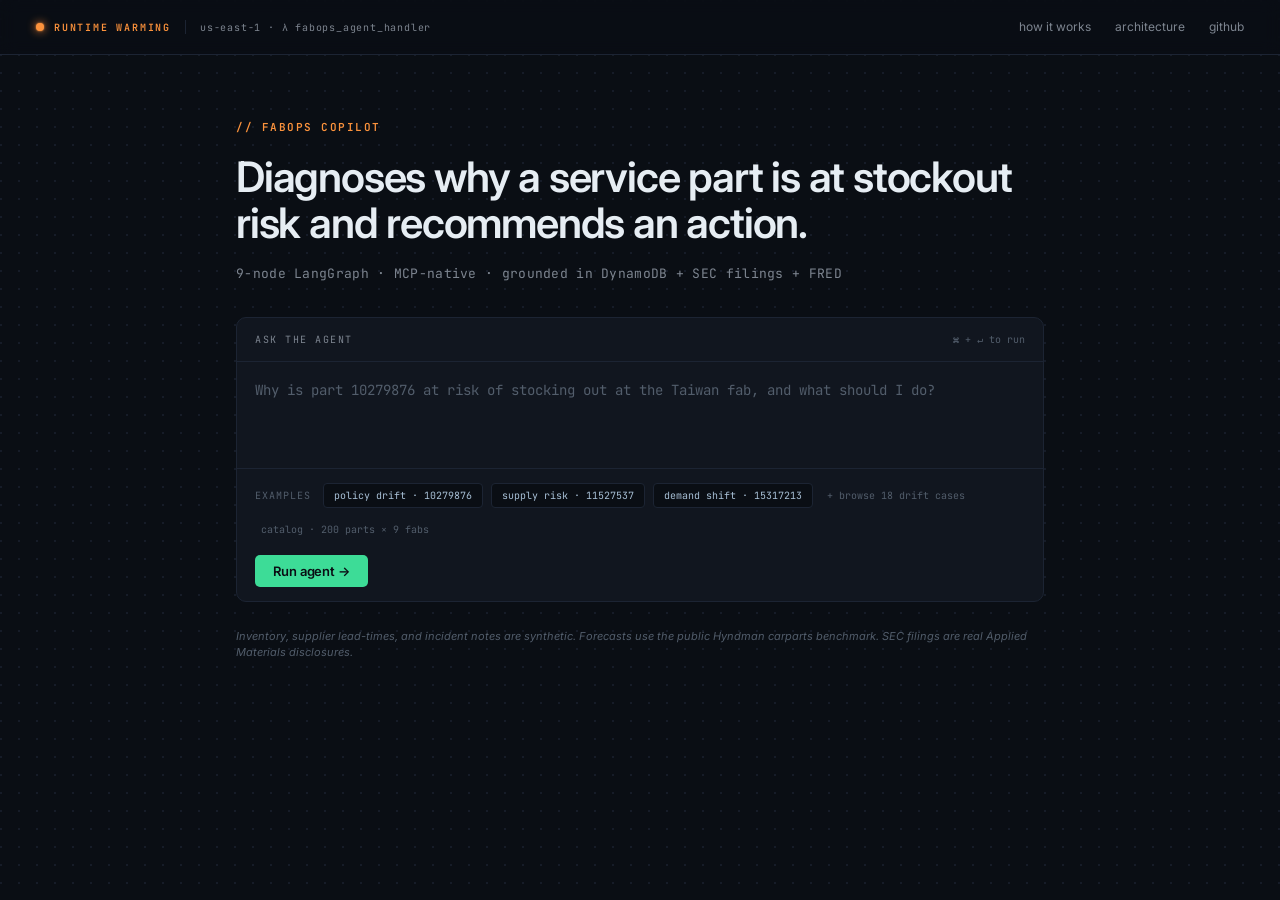
==== commit dace17c2: "feat(frontend): full 200-part catalog modal with fab expansion Adds a second modal for exploring the" ====
--- a/frontend/index.html
+++ b/frontend/index.html
@@ -53,7 +53,8 @@
             <button class="chip" data-driver="policy" data-query="Why is part 10279876 at risk of stocking out at the Taiwan fab, and what should I do?">policy drift &middot; 10279876</button>
             <button class="chip" data-driver="supply" data-query="Forecast the stockout risk for part 11527537 at the Santa Clara fab. Is the supplier the issue?">supply risk &middot; 11527537</button>
             <button class="chip" data-driver="demand" data-query="Diagnose the stockout risk for part 15317213 at the Dresden fab. What's driving demand?">demand shift &middot; 15317213</button>
-            <a class="browse-link" id="link-browse">+ browse all 18 parts</a>
+            <a class="browse-link" id="link-browse">+ browse 18 drift cases</a>
+            <a class="browse-link" id="link-catalog">catalog &middot; 200 parts &times; 9 fabs</a>
           </div>
           <button class="run-btn" id="ask-btn">Run agent &rarr;</button>
         </div>
@@ -137,6 +138,46 @@
     </div>
 
   </main>
+
+  <!-- ============ FULL CATALOG MODAL ============ -->
+  <div class="modal-backdrop" id="catalog-backdrop">
+    <div class="modal modal-wide" role="dialog" aria-modal="true" aria-labelledby="catalog-title">
+      <div class="modal-head">
+        <div>
+          <div class="modal-head-eyebrow">// FABOPS COPILOT</div>
+          <div class="modal-head-title" id="catalog-title">Parts catalog</div>
+        </div>
+        <button class="modal-close" id="catalog-close" aria-label="Close">&times;</button>
+      </div>
+
+      <div class="catalog-toolbar">
+        <div class="catalog-search">
+          <input
+            type="text"
+            id="catalog-search-input"
+            class="catalog-search-input"
+            placeholder="Search by part ID (e.g. 102 or 115)..."
+            autocomplete="off"
+            spellcheck="false">
+        </div>
+        <label class="catalog-toggle">
+          <input type="checkbox" id="catalog-drift-only">
+          <span>drift only</span>
+        </label>
+        <div class="catalog-count" id="catalog-count">&ndash;</div>
+      </div>
+
+      <div class="catalog-body" id="catalog-body">
+        <!-- Rows rendered by JS from frontend/inventory.json -->
+      </div>
+
+      <div class="catalog-footer">
+        <span>click a <strong>part ID</strong> to insert it into your query</span>
+        <span>&middot;</span>
+        <span>click a <strong>fab</strong> to insert both</span>
+      </div>
+    </div>
+  </div>
 
   <!-- ============ BROWSE PARTS MODAL ============ -->
   <div class="modal-backdrop" id="browse-backdrop">
--- a/frontend/styles.css
+++ b/frontend/styles.css
@@ -713,6 +713,277 @@
   line-height: 1.5;
 }
 
+/* ====================== FULL CATALOG MODAL ====================== */
+
+.modal.modal-wide {
+  max-width: 780px;
+}
+
+.catalog-toolbar {
+  display: flex;
+  align-items: center;
+  gap: 16px;
+  padding: 16px 28px;
+  border-bottom: 1px solid var(--border);
+  flex-wrap: wrap;
+}
+.catalog-search {
+  flex: 1;
+  min-width: 240px;
+}
+.catalog-search-input {
+  width: 100%;
+  background: var(--bg-base);
+  border: 1px solid var(--border);
+  color: var(--fg-primary);
+  font-family: var(--font-mono);
+  font-size: 12px;
+  padding: 9px 12px;
+  border-radius: 5px;
+  outline: none;
+  transition: border-color 120ms ease;
+}
+.catalog-search-input::placeholder {
+  color: var(--fg-faint);
+}
+.catalog-search-input:focus {
+  border-color: var(--accent-orange);
+}
+.catalog-toggle {
+  display: flex;
+  align-items: center;
+  gap: 7px;
+  font-family: var(--font-mono);
+  color: var(--fg-muted);
+  font-size: 10px;
+  letter-spacing: 0.8px;
+  text-transform: uppercase;
+  cursor: pointer;
+  user-select: none;
+}
+.catalog-toggle input[type="checkbox"] {
+  appearance: none;
+  -webkit-appearance: none;
+  width: 30px;
+  height: 16px;
+  background: var(--border);
+  border-radius: 8px;
+  position: relative;
+  cursor: pointer;
+  transition: background 120ms ease;
+  margin: 0;
+}
+.catalog-toggle input[type="checkbox"]::after {
+  content: "";
+  position: absolute;
+  top: 2px;
+  left: 2px;
+  width: 12px;
+  height: 12px;
+  background: var(--fg-muted);
+  border-radius: 50%;
+  transition: transform 120ms ease, background 120ms ease;
+}
+.catalog-toggle input[type="checkbox"]:checked {
+  background: var(--accent-orange-bg);
+}
+.catalog-toggle input[type="checkbox"]:checked::after {
+  transform: translateX(14px);
+  background: var(--accent-orange);
+}
+.catalog-count {
+  font-family: var(--font-mono);
+  color: var(--fg-faint);
+  font-size: 10px;
+  letter-spacing: 0.8px;
+  margin-left: auto;
+}
+
+.catalog-body {
+  max-height: 60vh;
+  overflow-y: auto;
+  padding: 8px 0;
+}
+.catalog-body::-webkit-scrollbar {
+  width: 8px;
+}
+.catalog-body::-webkit-scrollbar-track {
+  background: transparent;
+}
+.catalog-body::-webkit-scrollbar-thumb {
+  background: var(--border);
+  border-radius: 4px;
+}
+.catalog-body::-webkit-scrollbar-thumb:hover {
+  background: var(--fg-faint);
+}
+
+.catalog-empty {
+  padding: 40px 28px;
+  text-align: center;
+  font-family: var(--font-sans);
+  color: var(--fg-muted);
+  font-size: 13px;
+  line-height: 1.6;
+}
+.catalog-empty code {
+  font-family: var(--font-mono);
+  color: var(--accent-orange);
+  background: var(--accent-orange-bg);
+  padding: 1px 6px;
+  border-radius: 3px;
+  font-size: 11px;
+}
+
+.catalog-row {
+  border-bottom: 1px solid var(--border);
+}
+.catalog-row:last-child { border-bottom: none; }
+.catalog-row-head {
+  display: grid;
+  grid-template-columns: 120px auto 1fr auto;
+  align-items: center;
+  gap: 16px;
+  padding: 12px 28px;
+  cursor: pointer;
+  transition: background 120ms ease;
+}
+.catalog-row-head:hover {
+  background: #0d1319;
+}
+.catalog-row-status {
+  font-family: var(--font-mono);
+  font-size: 9px;
+  font-weight: 700;
+  letter-spacing: 0.8px;
+  padding: 3px 8px;
+  border-radius: 3px;
+  text-align: center;
+  justify-self: start;
+  min-width: 112px;
+}
+.catalog-row-status.policy {
+  background: var(--accent-orange-bg);
+  color: var(--accent-orange);
+}
+.catalog-row-status.supply {
+  background: var(--accent-red-bg);
+  color: var(--accent-red);
+}
+.catalog-row-status.demand {
+  background: var(--accent-purple-bg);
+  color: var(--accent-purple);
+}
+.catalog-row-status.healthy {
+  background: var(--surface);
+  color: var(--fg-muted);
+  border: 1px solid var(--border);
+  padding: 2px 7px;
+}
+.catalog-row-partid {
+  font-family: var(--font-mono);
+  color: var(--fg-primary);
+  font-size: 13px;
+  font-weight: 600;
+  padding: 3px 8px;
+  border-radius: 3px;
+  border: 1px dashed transparent;
+  transition: background 120ms ease, border-color 120ms ease;
+}
+.catalog-row-partid:hover {
+  background: var(--accent-orange-bg);
+  border-color: var(--accent-orange);
+  color: var(--accent-orange);
+}
+.catalog-row-meta {
+  font-family: var(--font-mono);
+  color: var(--fg-faint);
+  font-size: 10px;
+  letter-spacing: 0.3px;
+}
+.catalog-row-expand {
+  font-family: var(--font-mono);
+  color: var(--fg-faint);
+  font-size: 11px;
+  transition: transform 120ms ease, color 120ms ease;
+}
+.catalog-row.open .catalog-row-expand {
+  color: var(--accent-orange);
+  transform: rotate(90deg);
+}
+
+.catalog-row-fabs {
+  padding: 4px 28px 14px 148px;
+  display: grid;
+  grid-template-columns: repeat(3, 1fr);
+  gap: 6px;
+}
+.catalog-row-fabs[hidden] { display: none; }
+.catalog-fab {
+  display: flex;
+  align-items: center;
+  gap: 10px;
+  padding: 8px 12px;
+  background: var(--bg-base);
+  border: 1px solid var(--border);
+  border-radius: 5px;
+  cursor: pointer;
+  transition: border-color 120ms ease;
+  text-align: left;
+  font: inherit;
+  color: inherit;
+}
+.catalog-fab:hover {
+  border-color: var(--accent-orange);
+}
+.catalog-fab-name {
+  font-family: var(--font-sans);
+  color: var(--fg-secondary);
+  font-size: 12px;
+  flex: 1;
+}
+.catalog-fab-stock {
+  font-family: var(--font-mono);
+  color: var(--fg-faint);
+  font-size: 10px;
+  letter-spacing: 0.3px;
+}
+.catalog-fab-stock.zero {
+  color: var(--accent-red);
+}
+
+.catalog-footer {
+  padding: 14px 28px;
+  border-top: 1px solid var(--border);
+  font-family: var(--font-mono);
+  color: var(--fg-faint);
+  font-size: 10px;
+  letter-spacing: 0.3px;
+  display: flex;
+  align-items: center;
+  gap: 10px;
+  flex-wrap: wrap;
+}
+.catalog-footer strong {
+  color: var(--fg-secondary);
+  font-weight: 600;
+}
+
+@media (max-width: 720px) {
+  .catalog-row-head {
+    grid-template-columns: auto auto 1fr;
+    gap: 10px;
+    padding: 10px 18px;
+  }
+  .catalog-row-meta { display: none; }
+  .catalog-row-fabs {
+    grid-template-columns: 1fr 1fr;
+    padding: 4px 18px 12px 18px;
+  }
+  .catalog-toolbar { padding: 14px 18px; }
+  .catalog-footer { padding: 12px 18px; }
+}
+
 /* ====================== BROWSE PARTS MODAL ====================== */
 
 .browse-group {
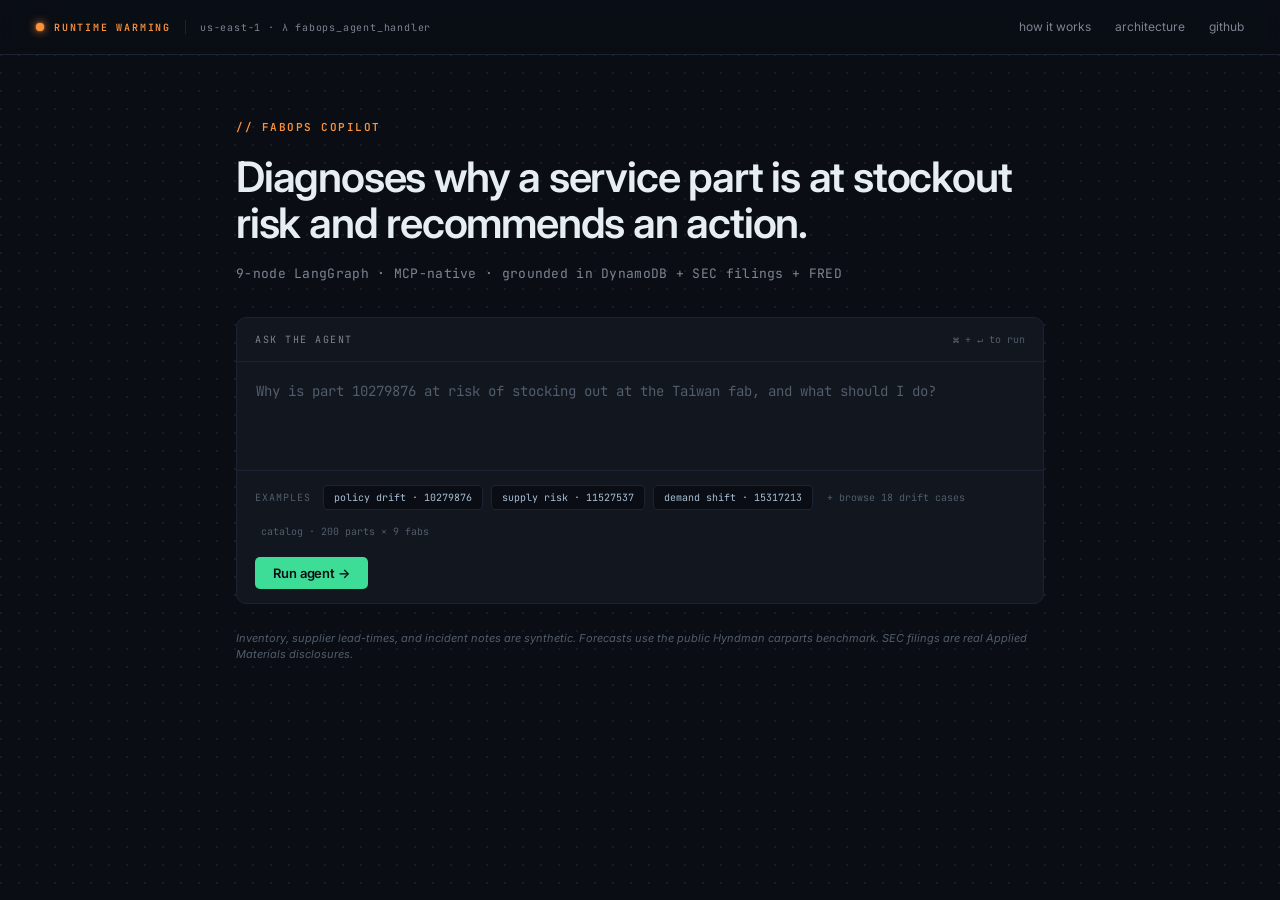
==== commit c5220928: "fix: address 5 review findings from subagent UX + API + README audits From the UX review: 1. Catalog" ====
--- a/frontend/index.html
+++ b/frontend/index.html
@@ -24,7 +24,7 @@
       <div class="nav-meta">us-east-1 · &lambda; fabops_agent_handler</div>
     </div>
     <div class="nav-links">
-      <a id="link-howitworks">how it works</a>
+      <a id="link-howitworks" href="#">how it works</a>
       <a href="https://github.com/rroshann/fabops-copilot/blob/main/REPORT.md" target="_blank" rel="noopener">architecture</a>
       <a href="https://github.com/rroshann/fabops-copilot" target="_blank" rel="noopener">github</a>
     </div>
--- a/frontend/styles.css
+++ b/frontend/styles.css
@@ -196,12 +196,13 @@
   padding: 18px;
   background: transparent;
   color: var(--fg-primary);
-  border: none;
+  border: 1px solid transparent;
   outline: none;
   resize: none;
   font-family: var(--font-mono);
   font-size: 14px;
   line-height: 1.55;
+  transition: border-color 200ms ease;
 }
 .query-panel textarea::placeholder {
   color: var(--fg-faint);
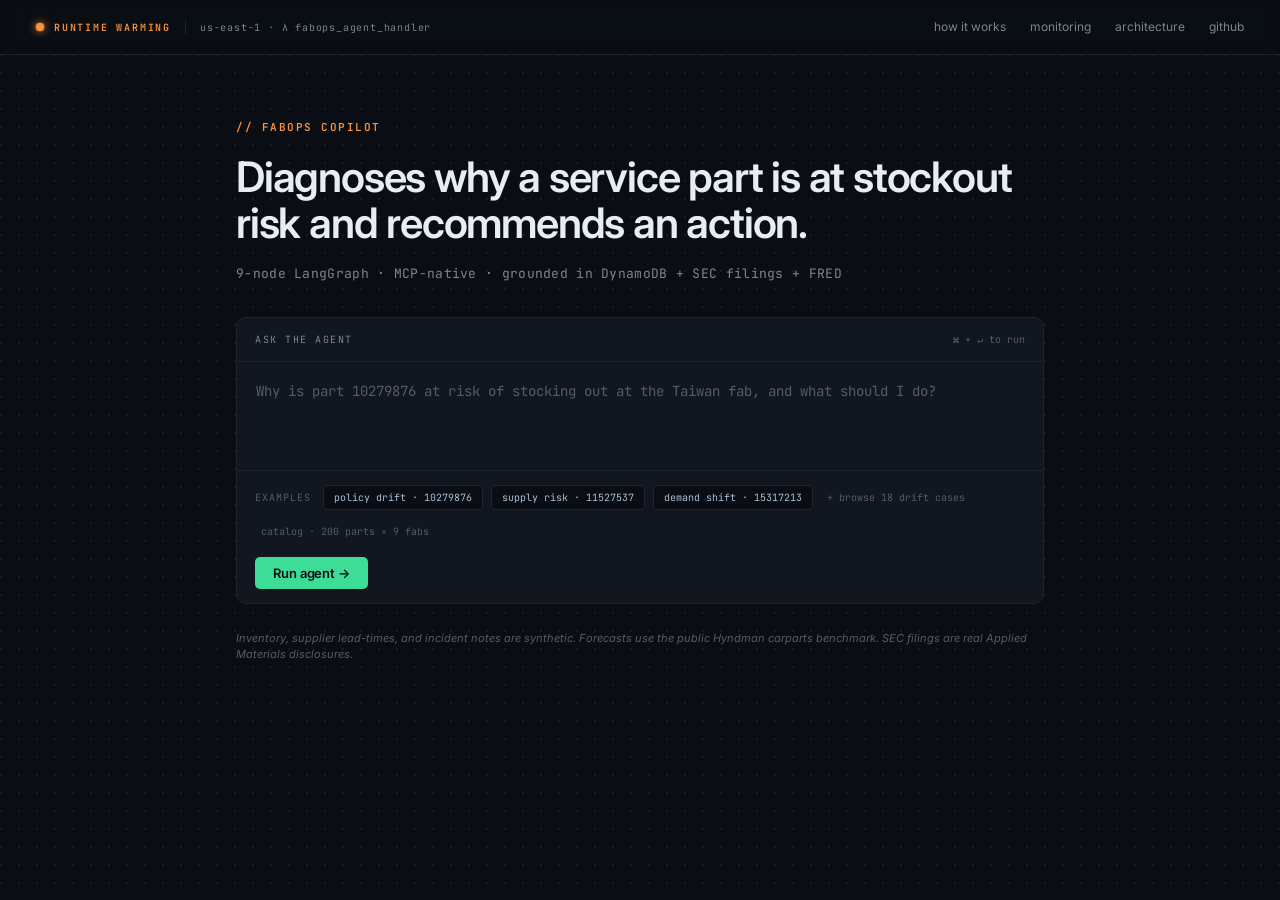
==== commit 45d835d1: "feat(observability): add /monitor dashboard page A single observability view over the fabops_audit D" ====
--- a/frontend/index.html
+++ b/frontend/index.html
@@ -25,6 +25,7 @@
     </div>
     <div class="nav-links">
       <a id="link-howitworks" href="#">how it works</a>
+      <a href="monitor.html">monitoring</a>
       <a href="https://github.com/rroshann/fabops-copilot/blob/main/REPORT.md" target="_blank" rel="noopener">architecture</a>
       <a href="https://github.com/rroshann/fabops-copilot" target="_blank" rel="noopener">github</a>
     </div>
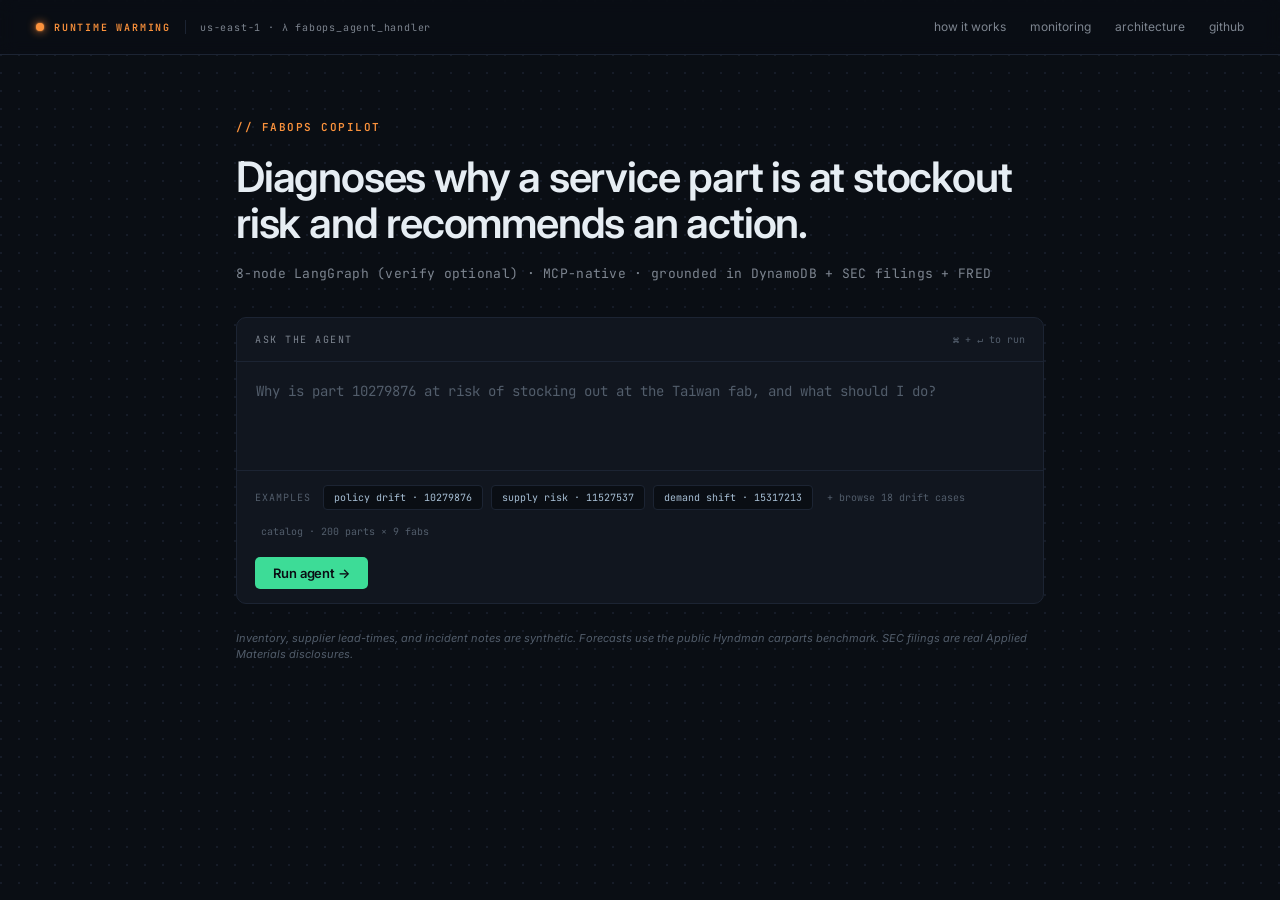
==== commit 5581667c: "fix: align all docs/UI with 8-node production fast path Addresses the second-round codex audit findi" ====
--- a/frontend/index.html
+++ b/frontend/index.html
@@ -4,7 +4,7 @@
   <meta charset="UTF-8">
   <meta name="viewport" content="width=device-width, initial-scale=1">
   <title>FabOps Copilot, service-parts stockout reasoning agent</title>
-  <meta name="description" content="9-node LangGraph agent that diagnoses why a service part is at stockout risk and recommends an action. Grounded in DynamoDB, SEC filings, and FRED.">
+  <meta name="description" content="LangGraph agent that diagnoses why a service part is at stockout risk and recommends an action. 8-node production fast path with optional verify retry. Grounded in DynamoDB, SEC filings, and FRED.">
   <link rel="preconnect" href="https://fonts.googleapis.com">
   <link rel="preconnect" href="https://fonts.gstatic.com" crossorigin>
   <link href="https://fonts.googleapis.com/css2?family=Inter:wght@400;500;600&family=JetBrains+Mono:wght@400;600&display=swap" rel="stylesheet">
@@ -35,7 +35,7 @@
   <header class="hero" id="hero">
     <div class="hero-eyebrow">// FABOPS COPILOT</div>
     <h1 class="hero-headline">Diagnoses why a service part is at stockout risk and recommends an action.</h1>
-    <div class="hero-subline">9-node LangGraph &middot; MCP-native &middot; grounded in DynamoDB + SEC filings + FRED</div>
+    <div class="hero-subline">8-node LangGraph (verify optional) &middot; MCP-native &middot; grounded in DynamoDB + SEC filings + FRED</div>
   </header>
 
   <main>
@@ -94,7 +94,7 @@
             <div class="card-label">DIAGNOSIS</div>
             <div class="exec-status">
               <div class="led"></div>
-              <div class="exec-status-text" id="diagnosis-meta">VERIFIED</div>
+              <div class="exec-status-text" id="diagnosis-meta">TRACED</div>
             </div>
           </div>
           <div class="diagnosis-paragraph" id="diagnosis-paragraph"></div>
@@ -214,7 +214,7 @@
 
       <div class="modal-section">
         <div class="modal-section-label">&sect;1 &middot; WHAT IT IS</div>
-        <p class="modal-paragraph">FabOps Copilot diagnoses why a fab service part is at risk of stockout and recommends one of four actions. It's a 9-node LangGraph agent with seven tool functions. It doesn't just call an LLM, it pulls real numbers from DynamoDB, grounds its reasoning in SEC EDGAR filings and FRED macro signals, and produces an audit trail every step.</p>
+        <p class="modal-paragraph">FabOps Copilot diagnoses why a fab service part is at risk of stockout and recommends one of four actions. It's a LangGraph agent with seven tool functions, running an 8-node fast path in production (with an optional 9th verify-retry node behind an env flag). It doesn't just call an LLM, it pulls real numbers from DynamoDB, grounds its reasoning in SEC EDGAR filings and FRED macro signals, and produces an audit trail every step.</p>
       </div>
 
       <div class="modal-section">
